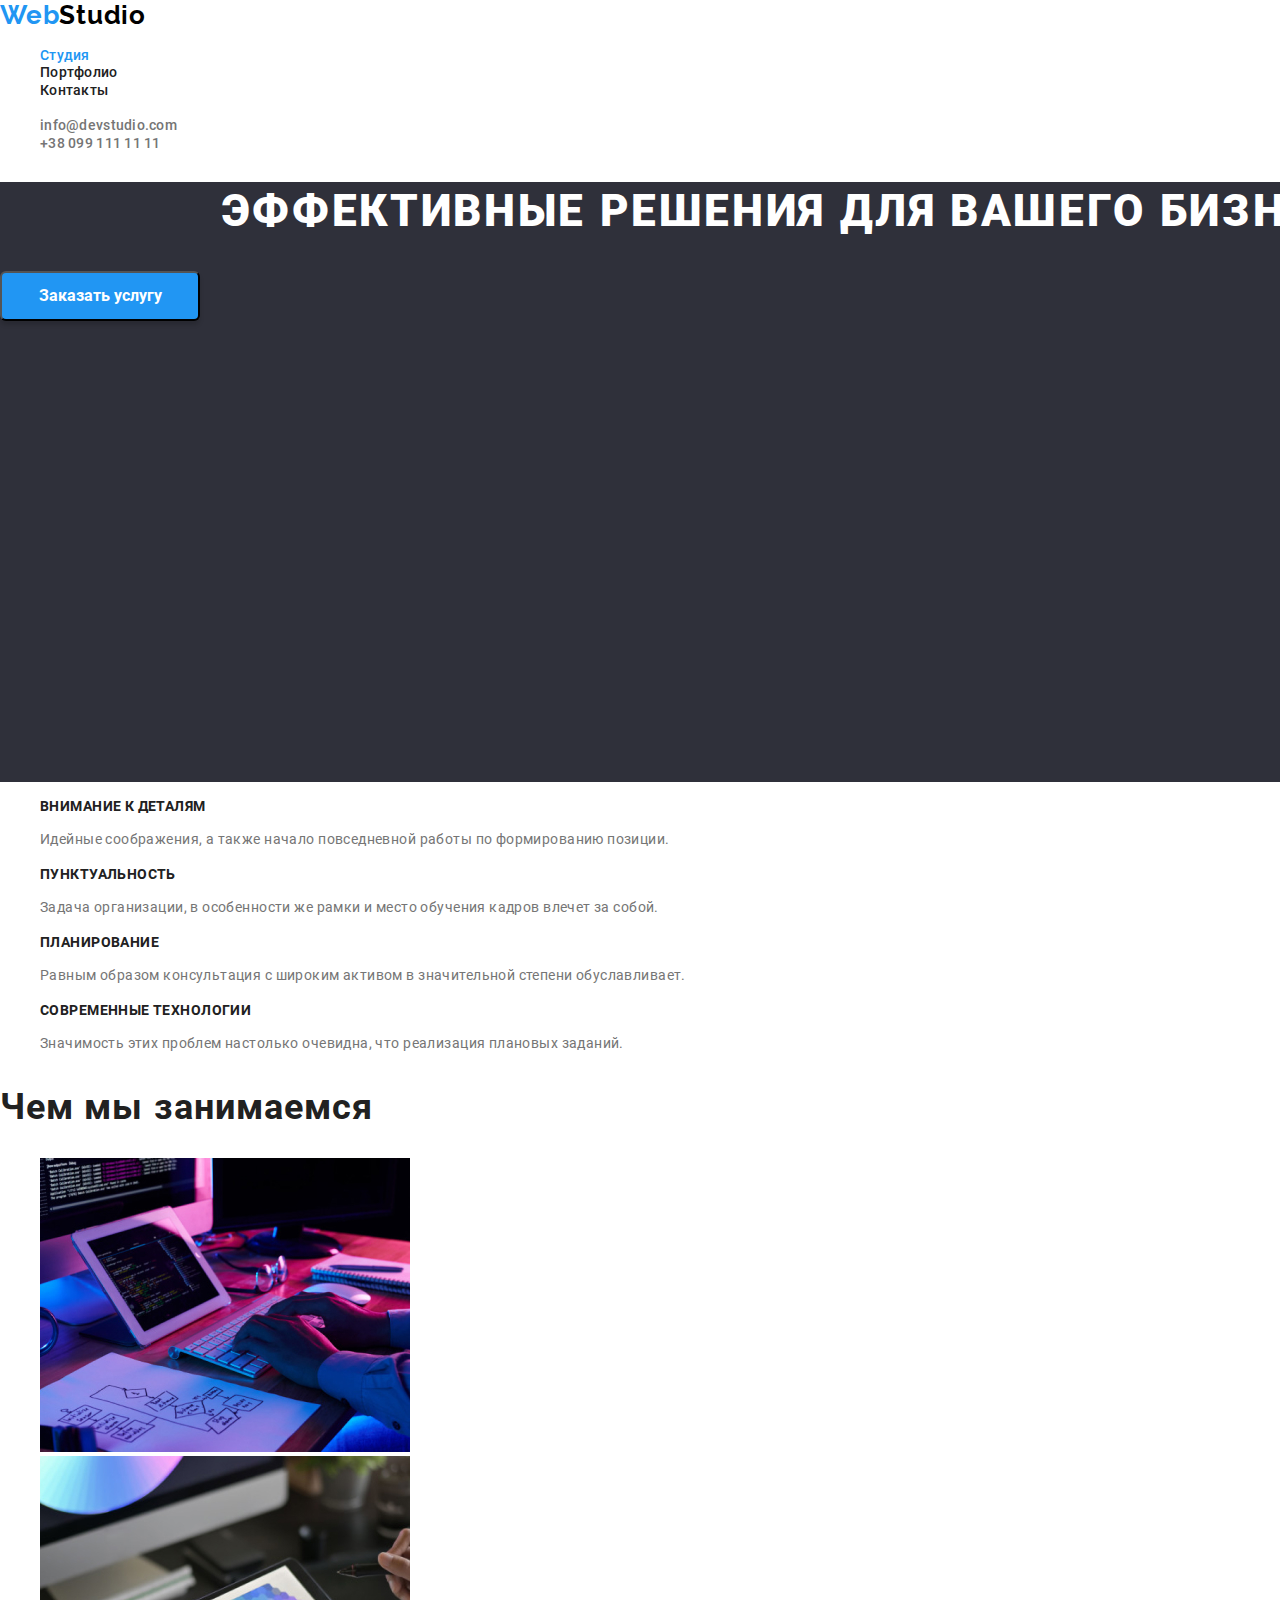
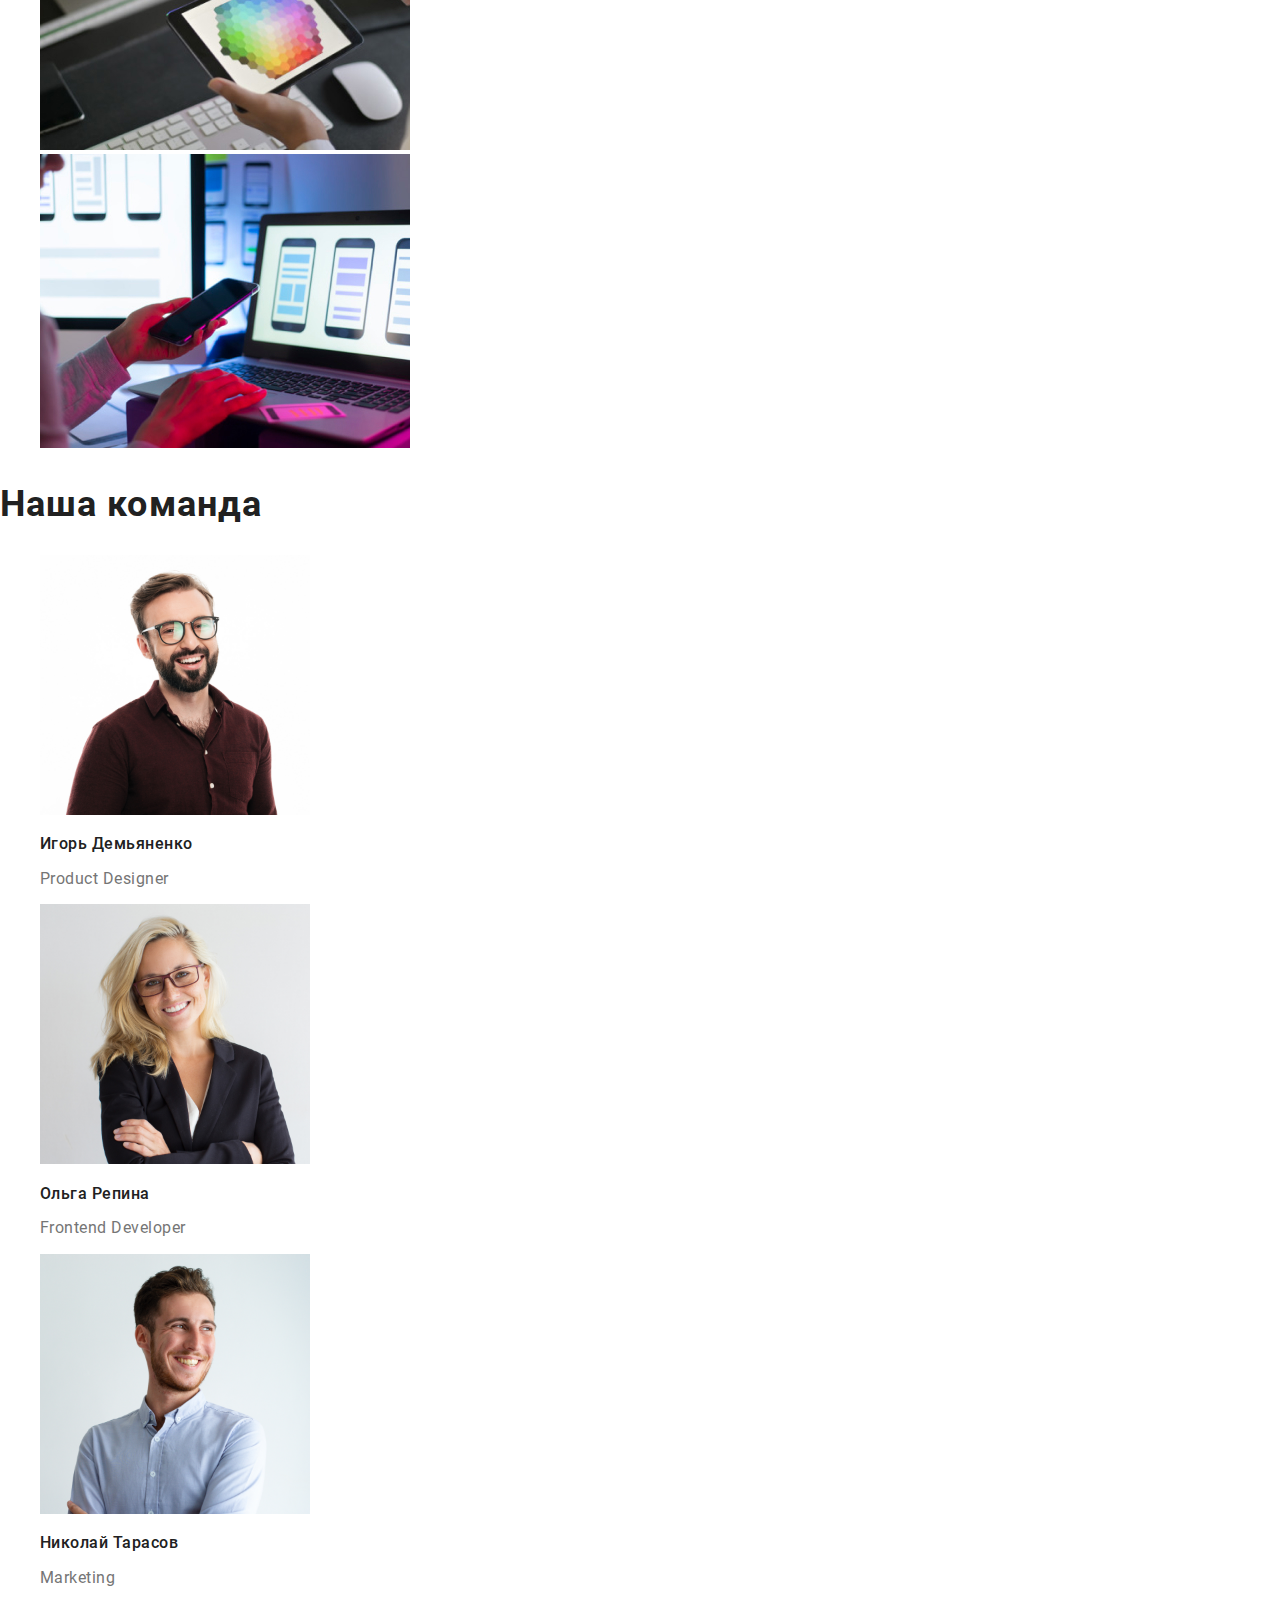
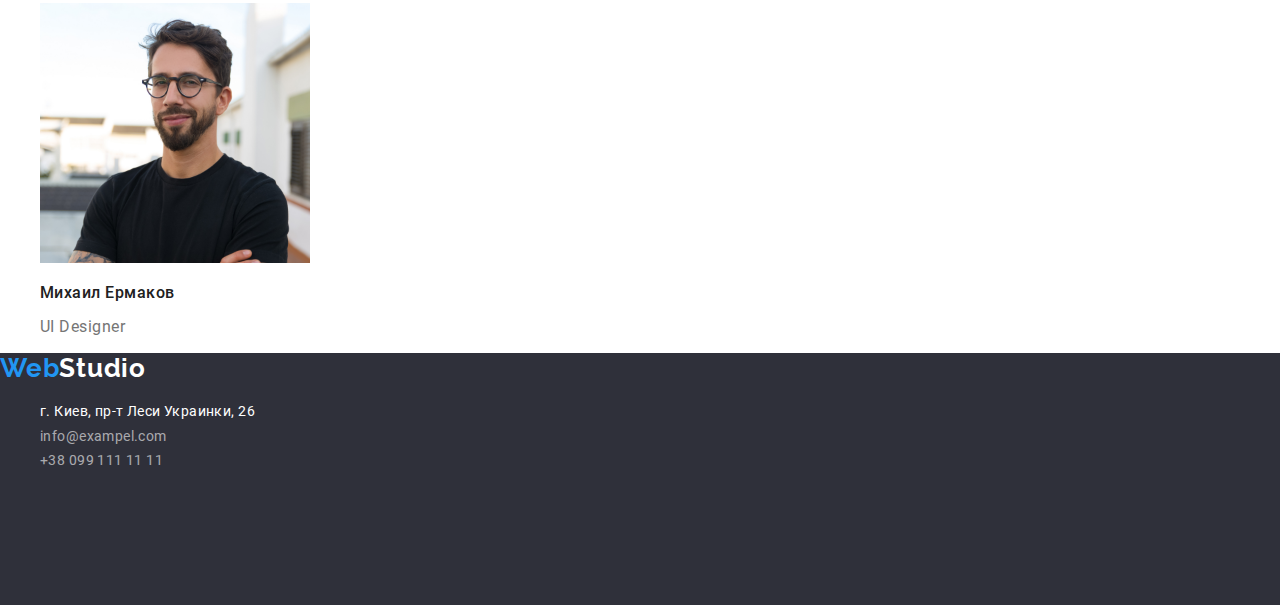
==== index.html @ 50eabce9 "DZ3" ====
<!DOCTYPE html>
<html lang="ru">
<head>
    <meta charset="UTF-8">
    <meta name="viewport" content="width=device-width, initial-scale=1.0">
    <title>Главная WebStudio</title>
    <link rel="stylesheet" href="https://cdnjs.cloudflare.com/ajax/libs/modern-normalize/1.0.0/modern-normalize.min.css">
    <link rel="stylesheet" href="./css/fonts.css">
    <link rel="stylesheet" href="./css/styles.css">
</head>

<body>
    <header>
        <nav>
            <!--LOGO -->
            <a href="./index.html">
                <span class="fonts-logo1">Web</span><span class="fonts-logo2">Studio</span>
            </a>
            <ul>
                <li class="navigation-list-link">
                    <a class="accent-color" href="./index.html">Студия</a>
                </li>
                <li>
                    <a  class="navigation-list-link" href="./portfolio.html">Портфолио</a>
                </li>
                <li>
                    <a class="navigation-list-link" href="#">Контакты</a>
                </li>
            </ul>
        </nav>
        <address>
            <ul>
                <li><a class="heder-mail" href="mailto:info@devstudio.com">info@devstudio.com</a>
                </li>
                <li><a class="header-tel" href="tel:+380991111111">+38 099 111 11 11</a>
                </li>
            </ul>
        </address>
    </header>  
    <main>
        <!--Hero-->
        <section class="hero-background">
        <div>
            <h1 class="hero-title" lang="ru">Эффективные решения для вашего бизнеса</h1>
            <button class="butoon-hero" type="button">Заказать услугу</button>
        </div>
        </section>
        <!-- FEATURE  -->
                <section>
                    <ul>
                    <li>
                       <h2 class="feauture-title-text">Внимание к деталям</h2>
                        <p class="feauture-text"><span>Идейные соображения, а также начало повседневной работы по формированию позиции.</span></p>
                    </li>
                    <li>
                        <h2 class="feauture-title-text"><span>Пунктуальность</span></h2>
                        <p class="feauture-text"><span>Задача организации, в особенности же рамки и место обучения кадров влечет за собой.</span></p>
                    </li>
                    <li>
                        <h2 class="feauture-title-text"><span>Планирование</span></h2>
                        <p class="feauture-text"><span>Равным образом консультация с широким активом в значительной степени обуславливает.</span></p>
                    </li>
                    <li>
                        <h2 class="feauture-title-text"><span>Современные технологии</span></h2>
                        <p class="feauture-text"><span>Значимость этих проблем настолько очевидна, что реализация плановых заданий.</span></p>
                    </li>
                    </ul>
                </section>
                    
        <!-- SERVICES -->
            <section>
                <h2 class="servse-title-text">Чем мы занимаемся</h2>
                <ul>
                    <li><img src=" ./image/img1.jpg" alt="человек работает на ноутбуке" width="370" height="294"></li>
                    <li><img src=" ./image/img2.jpg" alt="человек работает в телефоне и нооутбуке" width="370" height="294"></li>
                    <li><img src=" ./image/img3.jpg" alt="человек работает на плантшете" width="370" height="294"></li>    
                    </ul>
            </section>
       
<!-- OUR TEAM -->
<section>
    <h2 class="team-title-text">Наша команда</h2>
    <ul>
        <li>
            <img src="./image/img4.jpg"  alt="Мужчина в очках и бородой" width="270" height="260" />
            <h3  class="team-carrd-title-text" lang="ru">Игорь Демьяненко</h3>
            <p class="team-carrd-position"  lang="en">Product Designer</p>
        </li>
        <li>
            <img src="./image/img5.jpg" alt="Блондинка в очках" width="270" height="260"/>
            <h3 class="team-carrd-title-text" lang="ru">Ольга Репина</h3>
            <p  class="team-carrd-position" lang="en">Frontend Developer</p>
        </li>
        <li>
            <img src="./image/img6.jpg" alt="Мужчина в рубашке" width="270" height="260">
            <h3 class="team-carrd-title-text" lang="ru">Николай Тарасов</h3>
            <p  class="team-carrd-position" lang="en">Marketing</p>
        </li>
        <li>
            <img src="./image/img7.jpg" alt="Мужчина в очках и бородой узмыляется" width="270" height="260"/>
            <h3 class="team-carrd-title-text" lang="ru">Михаил Ермаков</h3>
            <p class="team-carrd-position" lang="en">UI Designer</p>
        </li>
    </ul>
</section>
    </main>

<!-- CONTACT INFORMATION -->
<footer>
<div class="footer-background">
    <!--LOGO -->
    <a href="./index.html">
        <span class="fonts-logo1">Web</span><span class="fonts-footer-logo2">Studio</span>
    </a>
    <address>
        <ul>
            <li>
                <a class="footer-map-address-mail-tel"  href="https://goo.gl/maps/fSdhoyAyDwtJdrEC6" target="_blank">г. Киев, пр-т Леси Украинки, 26</a>
            </li>
            <li>
                <a class="footer-mail-tel-address" href="mailto:info@exampel.com">info@exampel.com</a>
            </li>
            <li>
                <a class="footer-mail-tel-address" href="tel:+380991111111">+38 099 111 11 11</a>
            </li>
        </ul>
    </address>
</div>
</footer>
</body>

</html>
---- css/fonts.css ----
/* Ralewey */
@font-face {
  font-family: 'Raleway';
  src: url('../fonts/Raleway-Regular.woff2') format('woff2'),
    url('../fonts/Raleway-Regular.woff') format('woff');
  font-weight: 400;
  font-style: normal;
}

@font-face {
  font-family: 'Raleway';
  src: url('../fonts/Raleway-ExtraBold.woff2') format('woff2'),
    url('../fonts/Raleway-ExtraBold.woff') format('woff');
  font-weight: 800;
  font-style: normal;
}

@font-face {
  font-family: 'Raleway';
  src: url('../fonts/Raleway-Black.woff2') format('woff2'),
    url('../fonts/Raleway-Black.woff') format('woff');
  font-weight: 900;
  font-style: normal;
}

@font-face {
  font-family: 'Raleway';
  src: url('../fonts/Raleway-Medium.woff2') format('woff2'),
    url('../fonts/Raleway-Medium.woff') format('woff');
  font-weight: 500;
  font-style: normal;
}

@font-face {
  font-family: 'Raleway';
  src: url('../fonts/Raleway-ExtraLight.woff2') format('woff2'),
    url('../fonts/Raleway-ExtraLight.woff') format('woff');
  font-weight: 200;
  font-style: normal;
}

@font-face {
  font-family: 'Raleway';
  src: url('../fonts/Raleway-Thin.woff2') format('woff2'),
    url('../fonts/Raleway-Thin.woff') format('woff');
  font-weight: 100;
  font-style: normal;
}

@font-face {
  font-family: 'Raleway';
  src: url('../fonts/Raleway-SemiBold.woff2') format('woff2'),
    url('../fonts/Raleway-SemiBold.woff') format('woff');
  font-weight: 600;
  font-style: normal;
}

@font-face {
  font-family: 'Raleway';
  src: url('../fonts/Raleway-Bold.woff2') format('woff2'),
    url('../fonts/Raleway-Bold.woff') format('woff');
  font-weight: bold;
  font-style: normal;
}

/* Roboto */
@font-face {
  font-family: 'Roboto';
  src: url('../fonts/Roboto-Bold.woff2') format('woff2'),
    url('../fonts/Roboto-Bold.woff') format('woff');
  font-weight: bold;
  font-style: normal;
}

@font-face {
  font-family: 'Roboto';
  src: url('../fonts/Roboto-Regular.woff2') format('woff2'),
    url('../fonts/Roboto-Regular.woff') format('woff');
  font-weight: normal;
  font-style: normal;
}

@font-face {
  font-family: 'Roboto';
  src: url('../fonts/Roboto-Black.woff2') format('woff2'),
    url('../fonts/Roboto-Black.woff') format('woff');
  font-weight: 900;
  font-style: normal;
}

@font-face {
  font-family: 'Roboto';
  src: url('../fonts/Roboto-Thin.woff2') format('woff2'),
    url('../fonts/Roboto-Thin.woff') format('woff');
  font-weight: 100;
  font-style: normal;
}

@font-face {
  font-family: 'Roboto';
  src: url('../fonts/Roboto-Light.woff2') format('woff2'),
    url('../fonts/Roboto-Light.woff') format('woff');
  font-weight: 300;
  font-style: normal;
}

@font-face {
  font-family: 'Roboto';
  src: url('../fonts/Roboto-Medium.woff2') format('woff2'),
    url('../fonts/Roboto-Medium.woff') format('woff');
  font-weight: 500;
  font-style: normal;
}
---- css/styles.css ----
/* Color page 
background-base-nav-button-text :  #FFFFFF;
background-hero-footer : #2F303A;
background-service-feature : #FFFFFF;
background-team : #F5F4FA;
logo1-active-link-text-color:#2196f3;
feature-tel-text-color:#757575
feature-title-text-color: #212121
hero-text-color: #ffffff;


*/

/* base style */
:root {
  --feature-tel-text-color: #757575;
  --feature-title-text-color: #212121;
  --logo1-active-link-text-color: #2196f3;
  --background-hero-footer: #2f303a;
  --background-base-nav-button-text: #ffffff;
  --background-team: #f5f4fa;
  --logo2-color: #000000;
  --hero-text-color: #ffffff;
  --font-base: Raleway, sans-serif;
  --font-base2: Roboto, sans-serif;
}
a {
  text-decoration: none;
}
li {
  list-style: none;
  text-decoration: none;
  text-decoration-color: none;
  font-family: sans-serif;
}

/* navigation */
/* logo */
.fonts-logo1 {
  color: var(--logo1-active-link-text-color);
  font-family: var(--font-base);
  font-style: normal;
  font-weight: bold;
  font-size: 26px;
  line-height: 1.192;
  letter-spacing: 0.03em;
}
.fonts-logo2 {
  color: var(--logo2-color);
  font-family: var(--font-base);
  font-style: normal;
  font-weight: bold;
  font-size: 26px;
  line-height: 1.192;
  letter-spacing: 0.03em;
}

.navigation-list-link:hover,
.navigation-list-link:focus,
.heder-mail:hover,
.heder-mail:focus,
.header-tel:hover,
.header-tel:focus {
  color: var(--logo1-active-link-text-color);
}

.accent-color {
  color: var(--logo1-active-link-text-color);
}

.navigation-list-link {
  color: var(--feature-title-text-color);
  font-family: var(--font-base2);
  font-style: normal;
  font-weight: 500;
  font-size: 14px;
  line-height: 1.143;
  letter-spacing: 0.02em;
}

/* address */
.heder-mail {
  text-decoration: none;
  color: var(--feature-tel-text-color);
  font-family: var(--font-base2);
  font-style: normal;
  font-weight: 500;
  font-size: 14px;
  line-height: 1.143;
  letter-spacing: 0.02em;
}

.header-tel {
  color: var(--feature-tel-text-color);
  font-family: var(--font-base2);
  font-style: normal;
  font-weight: 500;
  font-size: 14px;
  line-height: 1.143;
  letter-spacing: 0.02em;
}

/* Hero */
.hero-title {
  color: var(--hero-text-color);
  font-family: var(--font-base2);
  font-style: normal;
  font-weight: 900;
  font-size: 44px;
  line-height: 1.363;
  text-align: center;
  letter-spacing: 0.06em;
  text-transform: uppercase;
}

/* .hero-title:hover,
.hero-title:focus {
 text-decoration: underline;
  } */

.hero-background {
  background-color: var(--background-hero-footer);
  width: 1600px;
  height: 600px;
}

.butoon-hero {
  color: var(--background-base-nav-button-text);
  font-family: var(--font-base2);
  font-style: normal;
  font-weight: bold;
  font-size: 16px;
  line-height: 1.875;
  width: 200px;
  height: 50px;
  background: #2196f3;
  box-shadow: 0px 4px 4px rgba(0, 0, 0, 0.15);
  border-radius: 6px;
}
/* .button-hero:hover,
.button-hero:focus {
  text-decoration: underline; 
  color: var(--logo1-active-link-text-color);
} */
/* feature */
.feauture-title-text {
  color: var(--feature-title-text-color);
  font-family: Roboto, sans-serif;
  font-style: normal;
  font-weight: bold;
  font-size: 14px;
  line-height: 1.143;
  letter-spacing: 0.03em;
  text-transform: uppercase;
}
/* .feauture-title-text:hover,
.feauture-title-text:focus{

} */

.feauture-text {
  color: var(--feature-tel-text-color);
  font-family: Roboto, sans-serif;
  font-style: normal;
  font-weight: normal;
  font-size: 14px;
  line-height: 1.714;
  letter-spacing: 0.03em;
}
/* .feauture-text:hover,
.feauture-text:focus{

} */

/* service */
.servse-title-text {
  color: var(--feature-title-text-color);
  font-family: Roboto, sans-serif;
  font-style: normal;
  font-weight: bold;
  font-size: 36px;
  line-height: 1.167;
  letter-spacing: 0.03em;
}
/* .servse-title-text:hover,
.servse-title-text:focus{
} */

/* our team */
.team-title-text {
  color: var(--feature-title-text-color);
  font-family: Roboto, sans-serif;
  font-style: normal;
  font-weight: 700;
  font-size: 36px;
  line-height: 1.172;
  letter-spacing: 0.03em;
}
/* .team-title-text:hover,
.team-title-text:focus{
} */

.team-carrd-title-text {
  color: var(--feature-title-text-color);
  font-family: Roboto, sans-serif;
  font-style: normal;
  font-weight: 500;
  font-size: 16px;
  line-height: 1.172x;
  letter-spacing: 0.03em;
}
/* .team-carrd-title-text:hover,
.team-carrd-title-text:focus{
} */

.team-carrd-position {
  color: var(--feature-tel-text-color);
  font-family: Roboto, sans-serif;
  font-style: normal;
  font-weight: 400;
  font-size: 16px;
  line-height: 1.172;
  letter-spacing: 0.03em;
}
/* .team-carrd-position:hover,
.team-carrd-position:focus{
} */
/* footer */
.footer-background {
  background-color: var(--background-hero-footer);
  width: 1600px;
  height: 252px;
}
/* logo */
.fonts-footer-logo2 {
  color: var(--background-base-nav-button-text);
  font-family: var(--font-base);
  font-style: normal;
  font-weight: bold;
  font-size: 26px;
  line-height: 1.192;
  letter-spacing: 0.03em;
}

/* footer address */
.footer-map-address-mail-tel {
  color: var(--background-base-nav-button-text);
  font-family: Roboto, sans-serif;
  font-style: normal;
  font-weight: normal;
  font-size: 14px;
  line-height: 1.714;
  letter-spacing: 0.03em;
}
.footer-mail-tel-address {
  color: rgba(255, 255, 255, 0.6);
  font-family: Roboto, sans-serif;
  font-style: normal;
  font-weight: normal;
  font-size: 14px;
  line-height: 24px;
  letter-spacing: 0.03em;
}

/* portfolio */
/* h1 text */
.title-page-text {
  position: absolute;
  width: 1px;
  height: 1px;
  margin: -1px;
  border: 0;
  padding: 0;
  white-space: nowrap;
  clip-path: inset(100%);
  clip: rect(0 0 0 0);
  overflow: hidden;
}

.butoon-menu button {
  color: var(--feature-title-text-color);
  font-family: var(--font-base2);
  font-style: normal;
  font-weight: 500;
  font-size: 16px;
  line-height: 1.625;
  text-align: center;
  letter-spacing: 0.03em;
  background: #f5f4fa;
  border-radius: 4px;
}

.butoon-menu button:hover,
.butoon-menu button:focus {
  color: var(--background-base-nav-button-text);
  background-color: var(--logo1-active-link-text-color);
}

.portfolio-title {
  color: var(--feature-title-text-color);
  font-family: var(--font-base2);
  font-style: normal;
  font-weight: bold;
  font-size: 18px;
  line-height: 2;
  letter-spacing: 0.06em;
}

.portfolio-p {
  color: var(--feature-tel-text-color);
  font-family: var(--font-base2);
  font-weight: 500;
  font-size: 16px;
  line-height: 1.62;
  letter-spacing: 0.03em;
}
.portfolio-title:hover,
.portfolio-title:focus,
.portfolio-p:hover,
.portfolio-p:focus {
  color: var(--logo1-active-link-text-color);
}
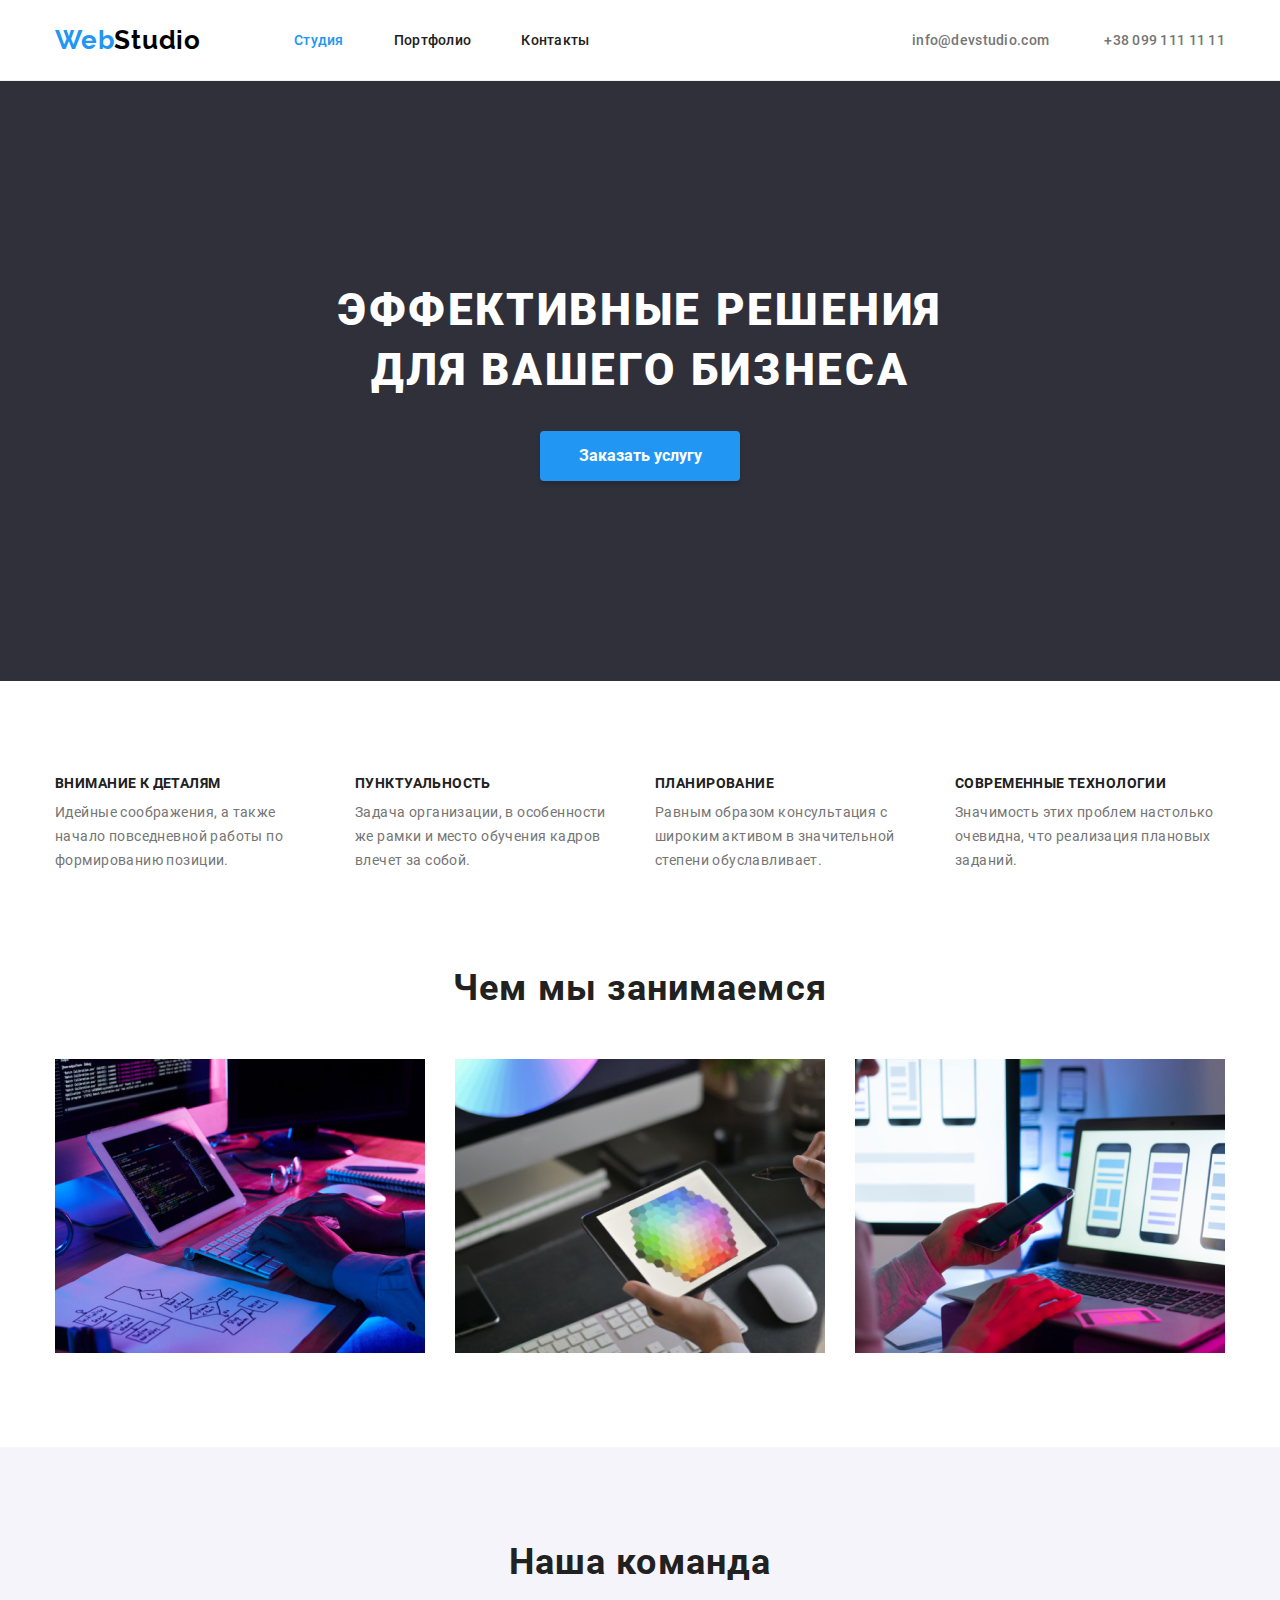
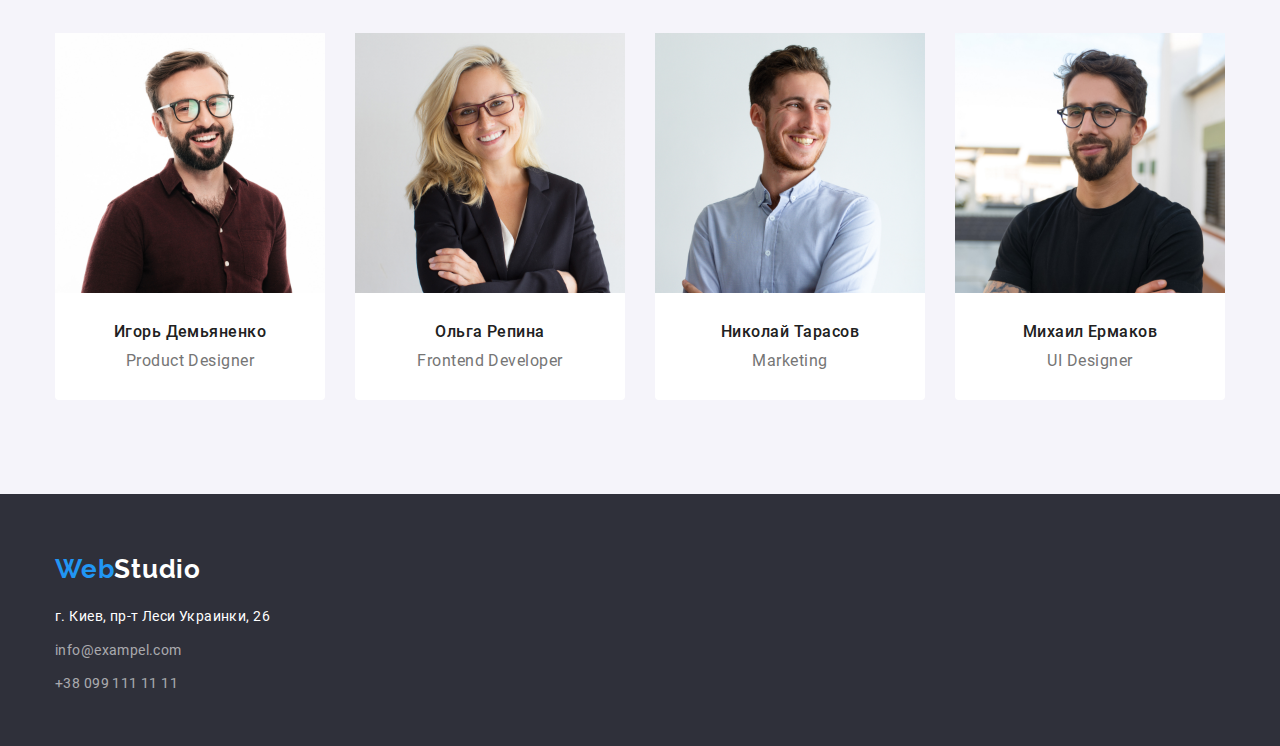
==== commit 812f291d: "DZ4.1" ====
--- a/index.html
+++ b/index.html
@@ -10,104 +10,109 @@
 </head>
 
 <body>
-    <header>
-        <nav>
-            <!--LOGO -->
-            <a href="./index.html">
-                <span class="fonts-logo1">Web</span><span class="fonts-logo2">Studio</span>
-            </a>
-            <ul>
-                <li class="navigation-list-link">
-                    <a class="accent-color" href="./index.html">Студия</a>
-                </li>
-                <li>
-                    <a  class="navigation-list-link" href="./portfolio.html">Портфолио</a>
-                </li>
-                <li>
-                    <a class="navigation-list-link" href="#">Контакты</a>
-                </li>
-            </ul>
-        </nav>
-        <address>
-            <ul>
-                <li><a class="heder-mail" href="mailto:info@devstudio.com">info@devstudio.com</a>
-                </li>
-                <li><a class="header-tel" href="tel:+380991111111">+38 099 111 11 11</a>
-                </li>
-            </ul>
-        </address>
+    <header class="header">
+        <div class="container">
+            <nav class="navigation">
+                <!--LOGO -->
+                <a class="logo" href="./index.html">
+                    <span class="fonts-logo1">Web</span><span class="fonts-logo2">Studio</span>
+                </a>
+                <ul class="navigation-list">
+                    <li class="navigation-list-item">
+                        <a class="navigation-list-accent-color" href="./index.html">Студия</a>
+                    </li>
+                    <li class="navigation-list-item">
+                        <a class="navigation-list-link" href="./portfolio.html">Портфолио</a>
+                    </li>
+                    <li class="navigation-list-item">
+                        <a class="navigation-list-link" href="#">Контакты</a>
+                    </li>
+                </ul>
+            </nav>
+            <address class="header-address">
+                <a class="heder-mail" href="mailto:info@devstudio.com">info@devstudio.com</a>
+                <a class="header-tel" href="tel:+380991111111">+38 099 111 11 11</a> 
+            </address>
+        </div>
+                
     </header>  
     <main>
         <!--Hero-->
-        <section class="hero-background">
-        <div>
+        <section class="hero">
+        <div class="container">
             <h1 class="hero-title" lang="ru">Эффективные решения для вашего бизнеса</h1>
             <button class="butoon-hero" type="button">Заказать услугу</button>
         </div>
         </section>
         <!-- FEATURE  -->
-                <section>
-                    <ul>
-                    <li>
-                       <h2 class="feauture-title-text">Внимание к деталям</h2>
-                        <p class="feauture-text"><span>Идейные соображения, а также начало повседневной работы по формированию позиции.</span></p>
-                    </li>
-                    <li>
-                        <h2 class="feauture-title-text"><span>Пунктуальность</span></h2>
-                        <p class="feauture-text"><span>Задача организации, в особенности же рамки и место обучения кадров влечет за собой.</span></p>
-                    </li>
-                    <li>
-                        <h2 class="feauture-title-text"><span>Планирование</span></h2>
-                        <p class="feauture-text"><span>Равным образом консультация с широким активом в значительной степени обуславливает.</span></p>
-                    </li>
-                    <li>
-                        <h2 class="feauture-title-text"><span>Современные технологии</span></h2>
-                        <p class="feauture-text"><span>Значимость этих проблем настолько очевидна, что реализация плановых заданий.</span></p>
-                    </li>
-                    </ul>
+                <section class="feature">
+                    <div class="container">
+                        <ul class="feature-list">
+                            <li class="features-list-item">
+                                <h2 class="feauture-title-text">Внимание к деталям</h2>
+                                <p class="feauture-text"><span>Идейные соображения, а также начало повседневной работы по формированию позиции.</span></p>
+                            </li>
+                            <li class="features-list-item">
+                                <h2 class="feauture-title-text"><span>Пунктуальность</span></h2>
+                                <p class="feauture-text"><span>Задача организации, в особенности же рамки и место обучения кадров влечет за собой.</span></p>
+                            </li>
+                            <li class="features-list-item">
+                                <h2 class="feauture-title-text"><span>Планирование</span></h2>
+                                <p class="feauture-text"><span>Равным образом консультация с широким активом в значительной степени обуславливает.</span></p>
+                            </li>
+                            <li class="features-list-item">
+                                <h2 class="feauture-title-text"><span>Современные технологии</span></h2>
+                                <p class="feauture-text"><span>Значимость этих проблем настолько очевидна, что реализация плановых заданий.</span></p>
+                            </li>
+                        </ul>
+                    </div>
                 </section>
                     
         <!-- SERVICES -->
-            <section>
-                <h2 class="servse-title-text">Чем мы занимаемся</h2>
-                <ul>
-                    <li><img src=" ./image/img1.jpg" alt="человек работает на ноутбуке" width="370" height="294"></li>
-                    <li><img src=" ./image/img2.jpg" alt="человек работает в телефоне и нооутбуке" width="370" height="294"></li>
-                    <li><img src=" ./image/img3.jpg" alt="человек работает на плантшете" width="370" height="294"></li>    
-                    </ul>
+            <section class="service">
+                <div class="container">
+                    <h2 class="servse-title-text">Чем мы занимаемся</h2>
+                        <ul class="service-list">
+                            <li><img src=" ./image/img1.jpg" alt="человек работает на ноутбуке" width="370" height="294"></li>
+                            <li><img src=" ./image/img2.jpg" alt="человек работает в телефоне и нооутбуке" width="370" height="294"></li>
+                            <li><img src=" ./image/img3.jpg" alt="человек работает на плантшете" width="370" height="294"></li>    
+                        </ul>
+                </div>
             </section>
        
 <!-- OUR TEAM -->
-<section>
-    <h2 class="team-title-text">Наша команда</h2>
-    <ul>
-        <li>
-            <img src="./image/img4.jpg"  alt="Мужчина в очках и бородой" width="270" height="260" />
-            <h3  class="team-carrd-title-text" lang="ru">Игорь Демьяненко</h3>
-            <p class="team-carrd-position"  lang="en">Product Designer</p>
-        </li>
-        <li>
-            <img src="./image/img5.jpg" alt="Блондинка в очках" width="270" height="260"/>
-            <h3 class="team-carrd-title-text" lang="ru">Ольга Репина</h3>
-            <p  class="team-carrd-position" lang="en">Frontend Developer</p>
-        </li>
-        <li>
-            <img src="./image/img6.jpg" alt="Мужчина в рубашке" width="270" height="260">
-            <h3 class="team-carrd-title-text" lang="ru">Николай Тарасов</h3>
-            <p  class="team-carrd-position" lang="en">Marketing</p>
-        </li>
-        <li>
-            <img src="./image/img7.jpg" alt="Мужчина в очках и бородой узмыляется" width="270" height="260"/>
-            <h3 class="team-carrd-title-text" lang="ru">Михаил Ермаков</h3>
-            <p class="team-carrd-position" lang="en">UI Designer</p>
-        </li>
-    </ul>
+<section class="team">
+    <div class="container">
+        <h2 class="team-title-text">Наша команда</h2>
+            <ul class="team-list">
+                <li class="team-list-item">
+                    <img src="./image/img4.jpg"  alt="Мужчина в очках и бородой" width="270" height="260" />
+                    <h3  class="team-carrd-title-text" lang="ru">Игорь Демьяненко</h3>
+                    <p class="team-carrd-position"  lang="en">Product Designer</p>
+                </li>
+                <li class="team-list-item">
+                    <img src="./image/img5.jpg" alt="Блондинка в очках" width="270" height="260"/>
+                    <h3 class="team-carrd-title-text" lang="ru">Ольга Репина</h3>
+                    <p  class="team-carrd-position" lang="en">Frontend Developer</p>
+                </li>
+                <li class="team-list-item">
+                    <img src="./image/img6.jpg" alt="Мужчина в рубашке" width="270" height="260">
+                    <h3 class="team-carrd-title-text" lang="ru">Николай Тарасов</h3>
+                    <p  class="team-carrd-position" lang="en">Marketing</p>
+                </li>
+                <li class="team-list-item">
+                    <img src="./image/img7.jpg" alt="Мужчина в очках и бородой узмыляется" width="270" height="260"/>
+                    <h3 class="team-carrd-title-text" lang="ru">Михаил Ермаков</h3>
+                    <p class="team-carrd-position" lang="en">UI Designer</p>
+                </li>
+            </ul>
+    </div>
 </section>
     </main>
 
 <!-- CONTACT INFORMATION -->
-<footer>
-<div class="footer-background">
+<footer class="footer">
+<div class="container">
     <!--LOGO -->
     <a href="./index.html">
         <span class="fonts-logo1">Web</span><span class="fonts-footer-logo2">Studio</span>
--- a/css/styles.css
+++ b/css/styles.css
@@ -23,6 +23,7 @@
   --hero-text-color: #ffffff;
   --font-base: Raleway, sans-serif;
   --font-base2: Roboto, sans-serif;
+  --border-color1: #eeeeee;
 }
 a {
   text-decoration: none;
@@ -33,9 +34,47 @@
   text-decoration-color: none;
   font-family: sans-serif;
 }
-
+ul {
+  padding: 0;
+  margin: 0;
+}
+h1,
+h2,
+h3,
+h4,
+h5,
+h6,
+p {
+  margin: 0;
+}
+img {
+  display: block;
+}
+.container {
+  width: 1200px;
+  margin: 0 auto;
+  padding: 0 15px;
+}
+
+/* header */
+
+.header {
+  background-color: var(--background-base-nav-button-text);
+  border-bottom: 1px solid var(--border-color1);
+}
+.header .container {
+  display: flex;
+  align-items: center;
+}
 /* navigation */
+.navigation {
+  display: flex;
+  align-items: center;
+}
 /* logo */
+.logo {
+  margin-right: 93px;
+}
 .fonts-logo1 {
   color: var(--logo1-active-link-text-color);
   font-family: var(--font-base);
@@ -53,6 +92,37 @@
   font-size: 26px;
   line-height: 1.192;
   letter-spacing: 0.03em;
+}
+.navigation-list-accent-color {
+  color: var(--logo1-active-link-text-color);
+  font-family: var(--font-base2);
+  font-style: normal;
+  font-weight: 500;
+  font-size: 14px;
+  line-height: 1.143;
+  letter-spacing: 0.02em;
+}
+.accent-color {
+  color: var(--logo1-active-link-text-color);
+}
+.navigation-list-item + .navigation-list-item,
+.heder-mail + .header-tel {
+  margin-left: 50px;
+}
+.navigation-list {
+  display: flex;
+}
+.navigation-list-link,
+.header-address {
+  margin-left: auto;
+}
+.navigation-list-link,
+.navigation-list-accent-color,
+.heder-mail,
+.header-tel {
+  display: inline-block;
+  padding-top: 32px;
+  padding-bottom: 32px;
 }
 
 .navigation-list-link:hover,
@@ -101,6 +171,16 @@
 }
 
 /* Hero */
+.hero {
+  padding-top: 200px;
+  padding-bottom: 200px;
+  min-height: 600px;
+
+  height: 600px;
+  margin: auto;
+  text-align: center;
+  background-color: var(--background-hero-footer);
+}
 .hero-title {
   color: var(--hero-text-color);
   font-family: var(--font-base2);
@@ -111,6 +191,12 @@
   text-align: center;
   letter-spacing: 0.06em;
   text-transform: uppercase;
+
+  width: 696px;
+  margin-top: 0;
+  margin-right: auto;
+  margin-bottom: 30px;
+  margin-left: auto;
 }
 
 /* .hero-title:hover,
@@ -118,11 +204,11 @@
  text-decoration: underline;
   } */
 
-.hero-background {
+/* .hero-background {
   background-color: var(--background-hero-footer);
   width: 1600px;
   height: 600px;
-}
+} */
 
 .butoon-hero {
   color: var(--background-base-nav-button-text);
@@ -135,7 +221,14 @@
   height: 50px;
   background: #2196f3;
   box-shadow: 0px 4px 4px rgba(0, 0, 0, 0.15);
-  border-radius: 6px;
+  border-radius: 4px;
+
+  min-width: 200px;
+  min-height: 50px;
+  padding: 10px 32px;
+  border: none;
+  outline: none;
+  cursor: pointer;
 }
 /* .button-hero:hover,
 .button-hero:focus {
@@ -143,6 +236,19 @@
   color: var(--logo1-active-link-text-color);
 } */
 /* feature */
+.feature {
+  padding-top: 94px;
+  padding-bottom: 94px;
+}
+.feature-list {
+  display: flex;
+}
+.features-list-item {
+  width: 270px;
+}
+.features-list-item + .features-list-item {
+  margin-left: 30px;
+}
 .feauture-title-text {
   color: var(--feature-title-text-color);
   font-family: Roboto, sans-serif;
@@ -152,6 +258,9 @@
   line-height: 1.143;
   letter-spacing: 0.03em;
   text-transform: uppercase;
+
+  margin-top: 0;
+  margin-bottom: 10px;
 }
 /* .feauture-title-text:hover,
 .feauture-title-text:focus{
@@ -166,6 +275,8 @@
   font-size: 14px;
   line-height: 1.714;
   letter-spacing: 0.03em;
+
+  margin: 0;
 }
 /* .feauture-text:hover,
 .feauture-text:focus{
@@ -173,7 +284,16 @@
 } */
 
 /* service */
-.servse-title-text {
+.service {
+  padding-bottom: 94px;
+}
+.service-list {
+  display: flex;
+  justify-content: space-between;
+}
+
+.servse-title-text,
+.team-title-text {
   color: var(--feature-title-text-color);
   font-family: Roboto, sans-serif;
   font-style: normal;
@@ -181,12 +301,31 @@
   font-size: 36px;
   line-height: 1.167;
   letter-spacing: 0.03em;
+
+  margin-top: 0;
+  margin-bottom: 50px;
+  text-align: center;
 }
 /* .servse-title-text:hover,
 .servse-title-text:focus{
 } */
 
 /* our team */
+.team {
+  padding-top: 94px;
+  padding-bottom: 94px;
+  background-color: var(--background-team);
+}
+.team-list {
+  display: flex;
+  justify-content: space-between;
+}
+.team-list-item {
+  border-bottom-left-radius: 4px;
+  border-bottom-right-radius: 4px;
+
+  background-color: var(--background-base-nav-button-text);
+}
 .team-title-text {
   color: var(--feature-title-text-color);
   font-family: Roboto, sans-serif;
@@ -208,6 +347,10 @@
   font-size: 16px;
   line-height: 1.172x;
   letter-spacing: 0.03em;
+  text-align: center;
+
+  margin-top: 30px;
+  margin-bottom: 10px;
 }
 /* .team-carrd-title-text:hover,
 .team-carrd-title-text:focus{
@@ -221,16 +364,24 @@
   font-size: 16px;
   line-height: 1.172;
   letter-spacing: 0.03em;
+  text-align: center;
+
+  margin-top: 0;
+  margin-bottom: 30px;
 }
 /* .team-carrd-position:hover,
 .team-carrd-position:focus{
 } */
+
 /* footer */
-.footer-background {
+
+.footer {
+  padding-top: 60px;
+  padding-bottom: 60px;
+  height: 252px;
   background-color: var(--background-hero-footer);
-  width: 1600px;
-  height: 252px;
-}
+}
+
 /* logo */
 .fonts-footer-logo2 {
   color: var(--background-base-nav-button-text);
@@ -240,6 +391,9 @@
   font-size: 26px;
   line-height: 1.192;
   letter-spacing: 0.03em;
+
+  display: inline-block;
+  margin-bottom: 20px;
 }
 
 /* footer address */
@@ -251,6 +405,8 @@
   font-size: 14px;
   line-height: 1.714;
   letter-spacing: 0.03em;
+
+  margin: 0;
 }
 .footer-mail-tel-address {
   color: rgba(255, 255, 255, 0.6);
@@ -260,9 +416,16 @@
   font-size: 14px;
   line-height: 24px;
   letter-spacing: 0.03em;
+
+  display: inline-block;
+  margin-top: 9px;
 }
 
 /* portfolio */
+.portfolio {
+  padding-top: 94px;
+  padding-bottom: 94px;
+}
 /* h1 text */
 .title-page-text {
   position: absolute;
@@ -277,8 +440,43 @@
   overflow: hidden;
 }
 
-.butoon-menu button {
-  color: var(--feature-title-text-color);
+.button-menu {
+  display: flex;
+  justify-content: center;
+  margin-bottom: 34px;
+}
+.button-menu-item {
+  border: none;
+  margin-left: 8px;
+}
+
+.menu-button {
+  font-family: var(--font-base2);
+  font-style: normal;
+  font-weight: 500;
+  font-size: 16px;
+  line-height: 1.62;
+  text-align: center;
+  letter-spacing: 0.03em;
+  color: var(--background-base-nav-button-text) back;
+  border: none;
+  border-radius: 4px;
+  outline: none;
+  cursor: pointer;
+
+  padding-top: 6px;
+  padding-right: 22px;
+  padding-bottom: 6px;
+  padding-left: 22px;
+}
+/* .menu-button.accent-color, */
+.menu-button:hover,
+.menu-button :focus {
+  color: var(--background-base-nav-button-text);
+  background-color: var(--logo1-active-link-text-color);
+}
+
+/* color: var(--feature-title-text-color);
   font-family: var(--font-base2);
   font-style: normal;
   font-weight: 500;
@@ -287,15 +485,23 @@
   text-align: center;
   letter-spacing: 0.03em;
   background: #f5f4fa;
-  border-radius: 4px;
-}
-
-.butoon-menu button:hover,
-.butoon-menu button:focus {
-  color: var(--background-base-nav-button-text);
-  background-color: var(--logo1-active-link-text-color);
-}
-
+  border-radius: 4px; */
+
+/* portfolio card */
+.card {
+  display: flex;
+  flex-wrap: wrap;
+}
+.card-item {
+  width: calc((100% - 2 * 30px) / 3);
+  margin-right: 30px;
+}
+.card-item:nth-child(3n) {
+  margin-right: 0;
+}
+.card-item:not(:nth-last-child(-n + 3)) {
+  margin-bottom: 30px;
+}
 .portfolio-title {
   color: var(--feature-title-text-color);
   font-family: var(--font-base2);
@@ -304,6 +510,8 @@
   font-size: 18px;
   line-height: 2;
   letter-spacing: 0.06em;
+
+  margin-bottom: 4px;
 }
 
 .portfolio-p {
@@ -320,3 +528,16 @@
 .portfolio-p:focus {
   color: var(--logo1-active-link-text-color);
 }
+.card-link {
+  display: block;
+}
+.card-title-container {
+  width: 321px;
+  padding-top: 20px;
+  padding-right: 24px;
+  padding-bottom: 20px;
+  padding-left: 24px;
+  border-left: 1px solid var(--border-color1);
+  border-right: 1px solid var(--border-color1);
+  border-bottom: 1px solid var(--border-color1);
+}
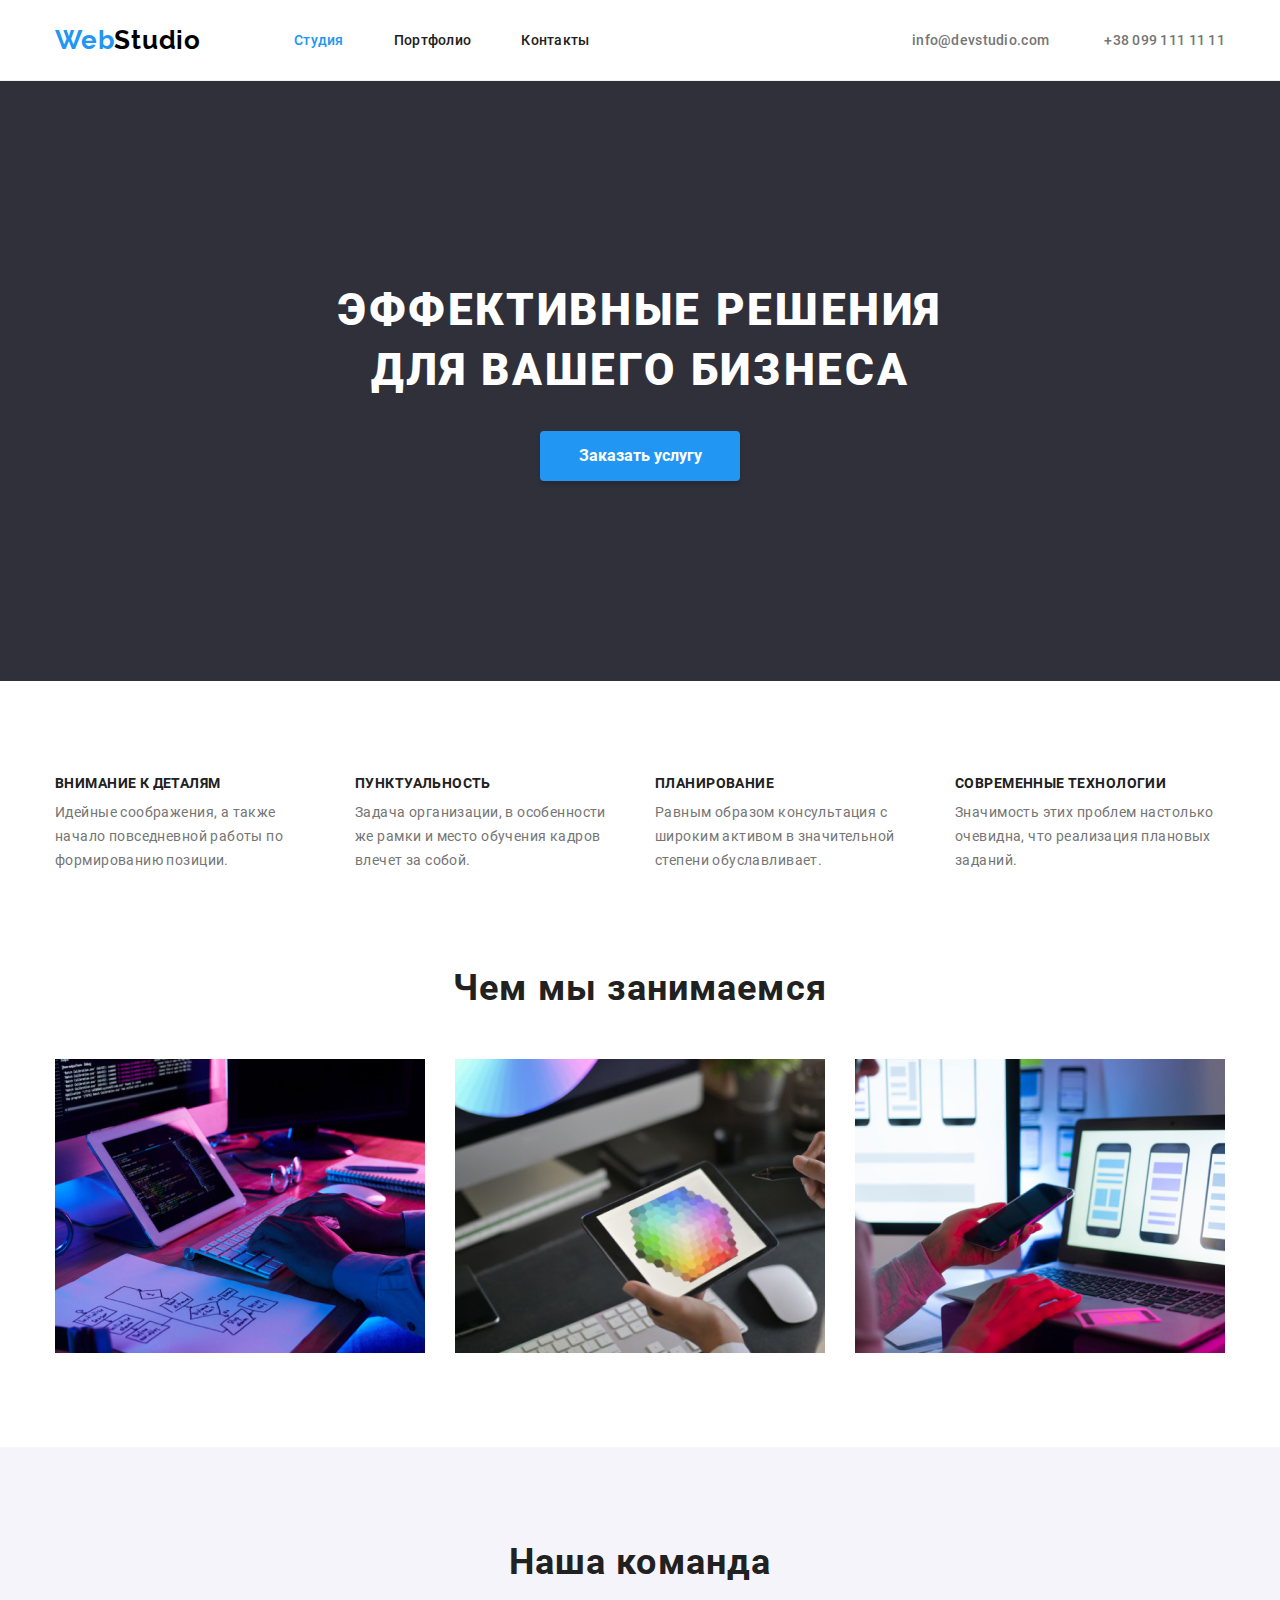
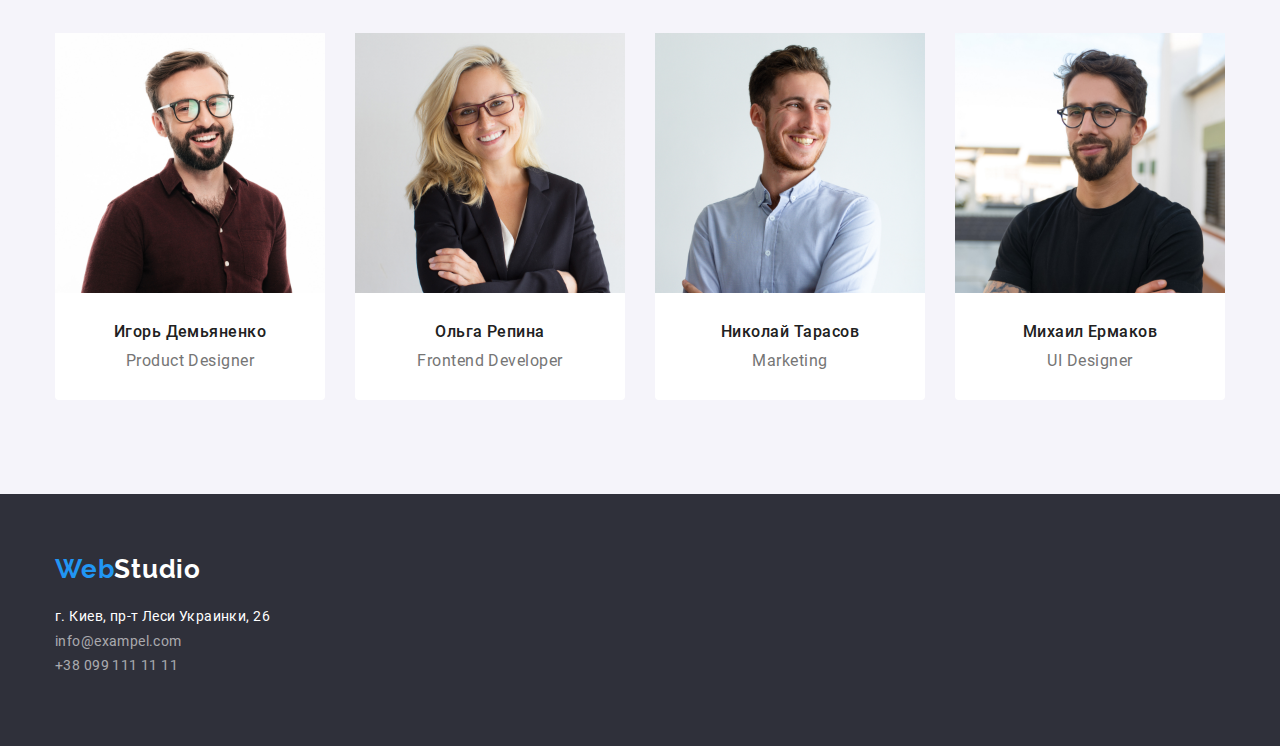
==== commit 017a282f: "DZ3" ====
--- a/index.html
+++ b/index.html
@@ -47,21 +47,22 @@
         <!-- FEATURE  -->
                 <section class="feature">
                     <div class="container">
+                        <h2 class="visually-hidden">Особенности</h2>
                         <ul class="feature-list">
                             <li class="features-list-item">
-                                <h2 class="feauture-title-text">Внимание к деталям</h2>
+                                <h3 class="feauture-title-text">Внимание к деталям</h3>
                                 <p class="feauture-text"><span>Идейные соображения, а также начало повседневной работы по формированию позиции.</span></p>
                             </li>
                             <li class="features-list-item">
-                                <h2 class="feauture-title-text"><span>Пунктуальность</span></h2>
+                                <h3 class="feauture-title-text"><span>Пунктуальность</span></h3>
                                 <p class="feauture-text"><span>Задача организации, в особенности же рамки и место обучения кадров влечет за собой.</span></p>
                             </li>
                             <li class="features-list-item">
-                                <h2 class="feauture-title-text"><span>Планирование</span></h2>
+                                <h3 class="feauture-title-text"><span>Планирование</span></h3>
                                 <p class="feauture-text"><span>Равным образом консультация с широким активом в значительной степени обуславливает.</span></p>
                             </li>
                             <li class="features-list-item">
-                                <h2 class="feauture-title-text"><span>Современные технологии</span></h2>
+                                <h3 class="feauture-title-text"><span>Современные технологии</span></h3>
                                 <p class="feauture-text"><span>Значимость этих проблем настолько очевидна, что реализация плановых заданий.</span></p>
                             </li>
                         </ul>
@@ -119,13 +120,13 @@
     </a>
     <address>
         <ul>
-            <li>
+            <li class=".footer-address-list">
                 <a class="footer-map-address-mail-tel"  href="https://goo.gl/maps/fSdhoyAyDwtJdrEC6" target="_blank">г. Киев, пр-т Леси Украинки, 26</a>
             </li>
-            <li>
+            <li class=".footer-address-list">
                 <a class="footer-mail-tel-address" href="mailto:info@exampel.com">info@exampel.com</a>
             </li>
-            <li>
+            <li class=".footer-address-list">
                 <a class="footer-mail-tel-address" href="tel:+380991111111">+38 099 111 11 11</a>
             </li>
         </ul>
--- a/css/styles.css
+++ b/css/styles.css
@@ -25,6 +25,19 @@
   --font-base2: Roboto, sans-serif;
   --border-color1: #eeeeee;
 }
+
+.visually-hidden {
+  position: absolute;
+  width: 1px;
+  height: 1px;
+  margin: -1px;
+  border: 0;
+  padding: 0;
+  white-space: nowrap;
+  clip-path: inset(100%);
+  clip: rect(0 0 0 0);
+  overflow: hidden;
+}
 a {
   text-decoration: none;
 }
@@ -51,6 +64,7 @@
   display: block;
 }
 .container {
+  box-sizing: border-box;
   width: 1200px;
   margin: 0 auto;
   padding: 0 15px;
@@ -396,7 +410,7 @@
   margin-bottom: 20px;
 }
 
-/* footer address */
+/* footer-address */
 .footer-map-address-mail-tel {
   color: var(--background-base-nav-button-text);
   font-family: Roboto, sans-serif;
@@ -408,6 +422,10 @@
 
   margin: 0;
 }
+.footer-address-list {
+  display: inline-block;
+  margin-top: 9px;
+}
 .footer-mail-tel-address {
   color: rgba(255, 255, 255, 0.6);
   font-family: Roboto, sans-serif;
@@ -416,9 +434,6 @@
   font-size: 14px;
   line-height: 24px;
   letter-spacing: 0.03em;
-
-  display: inline-block;
-  margin-top: 9px;
 }
 
 /* portfolio */
@@ -532,7 +547,7 @@
   display: block;
 }
 .card-title-container {
-  width: 321px;
+  width: 370px;
   padding-top: 20px;
   padding-right: 24px;
   padding-bottom: 20px;
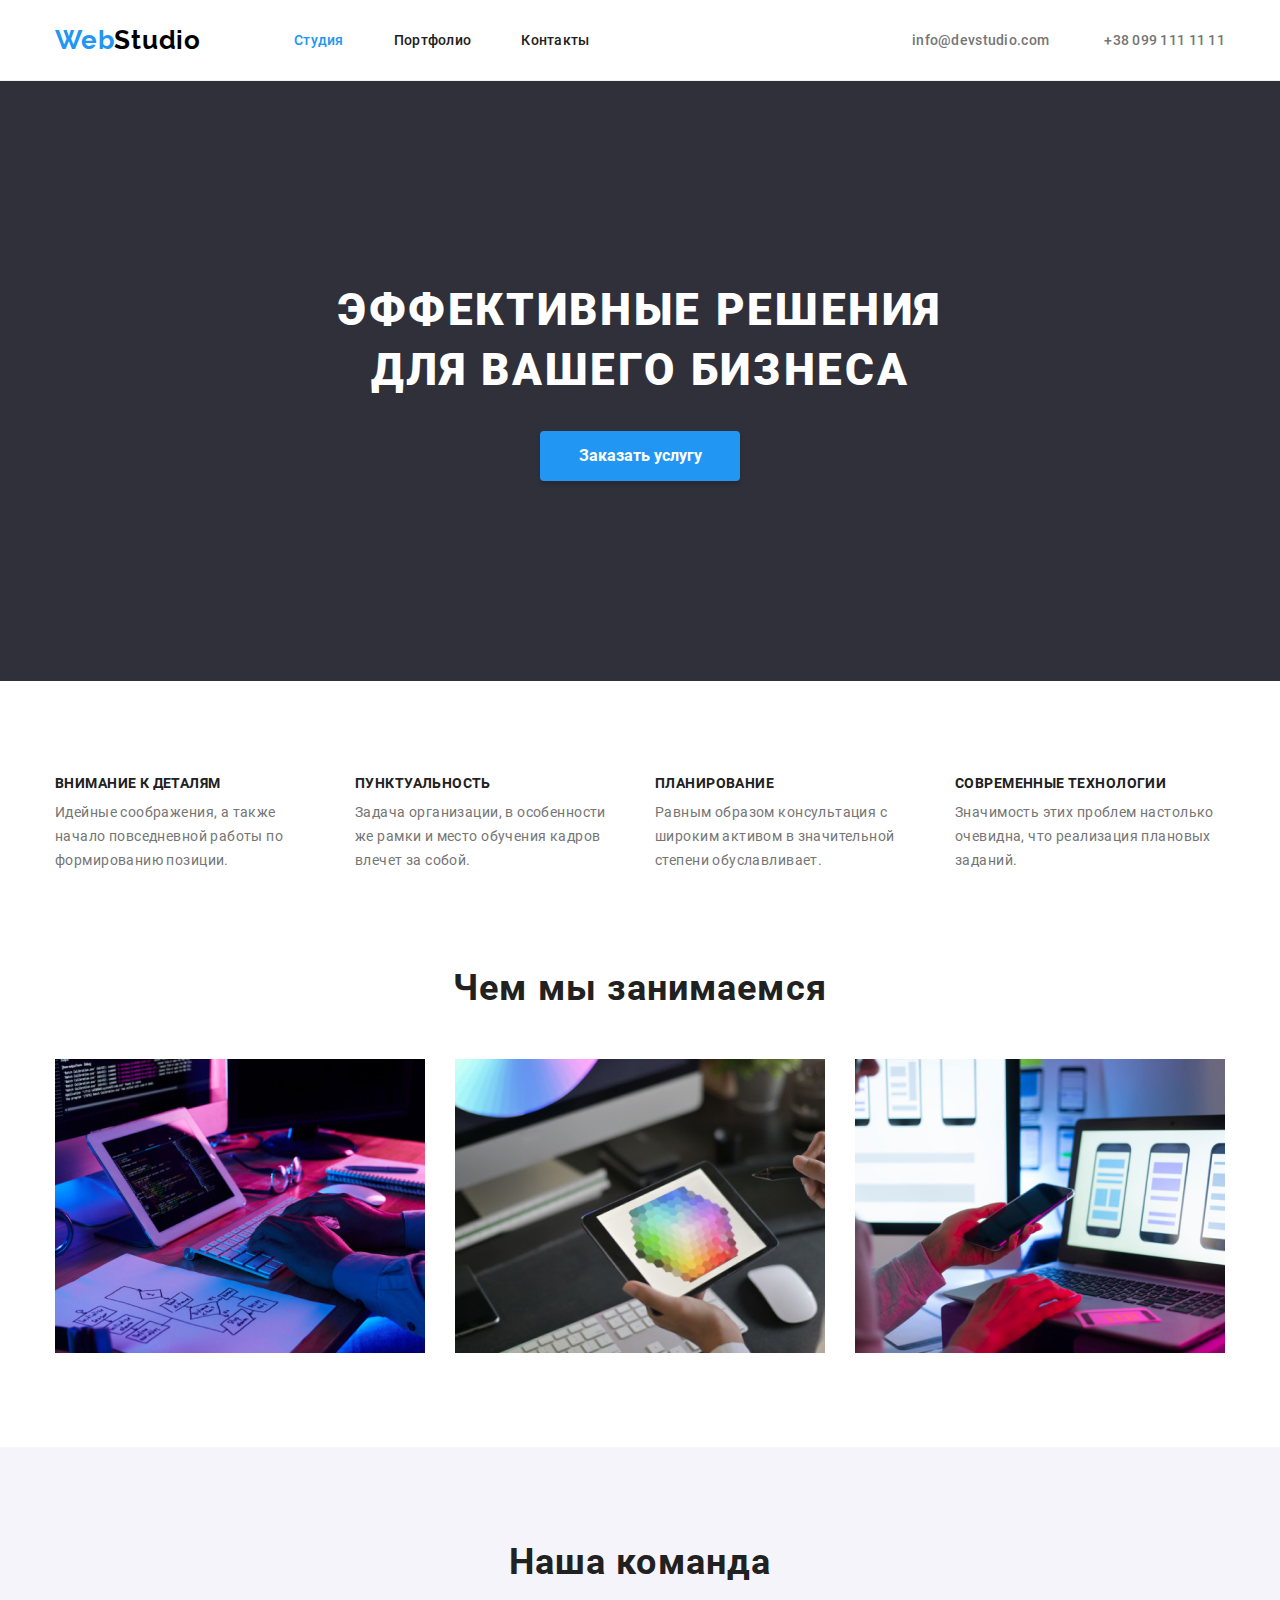
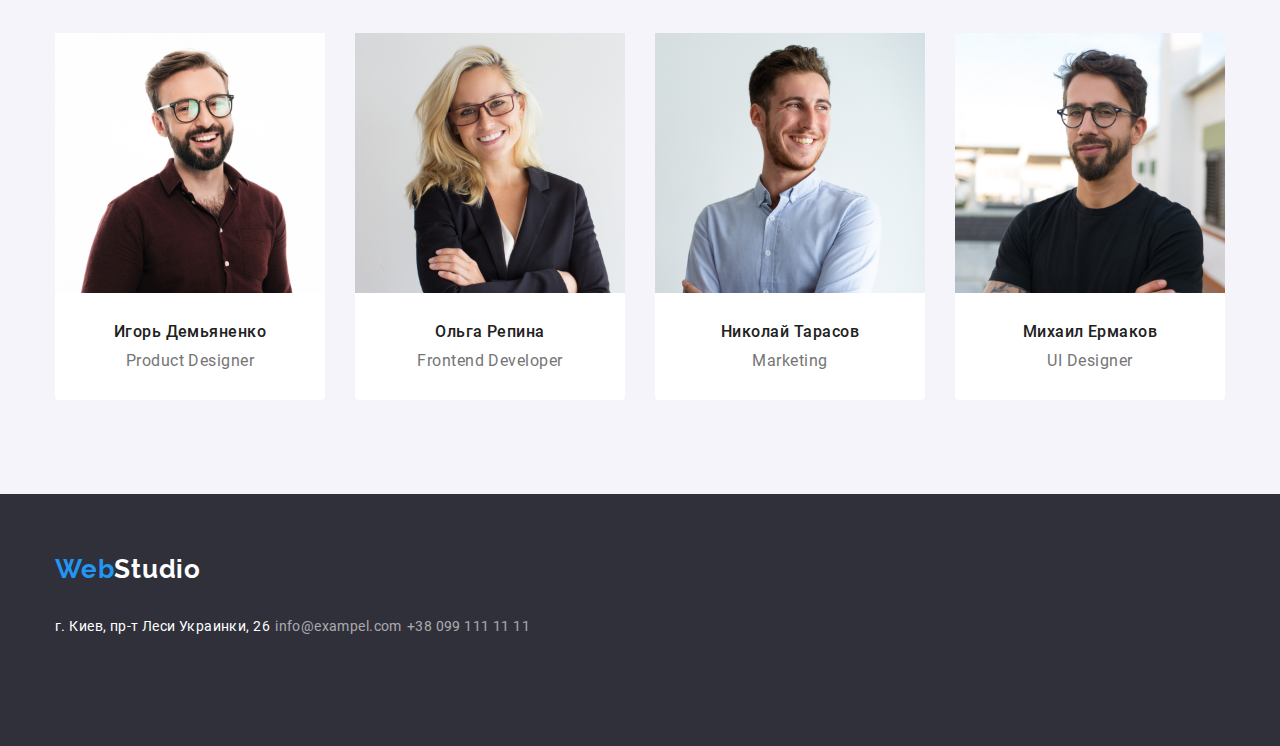
==== commit 007d4e4e: "gfg" ====
--- a/index.html
+++ b/index.html
@@ -120,13 +120,13 @@
     </a>
     <address>
         <ul>
-            <li class=".footer-address-list">
+            <li class="footer-address-list">
                 <a class="footer-map-address-mail-tel"  href="https://goo.gl/maps/fSdhoyAyDwtJdrEC6" target="_blank">г. Киев, пр-т Леси Украинки, 26</a>
             </li>
-            <li class=".footer-address-list">
+            <li class="footer-address-list">
                 <a class="footer-mail-tel-address" href="mailto:info@exampel.com">info@exampel.com</a>
             </li>
-            <li class=".footer-address-list">
+            <li class="footer-address-list">
                 <a class="footer-mail-tel-address" href="tel:+380991111111">+38 099 111 11 11</a>
             </li>
         </ul>
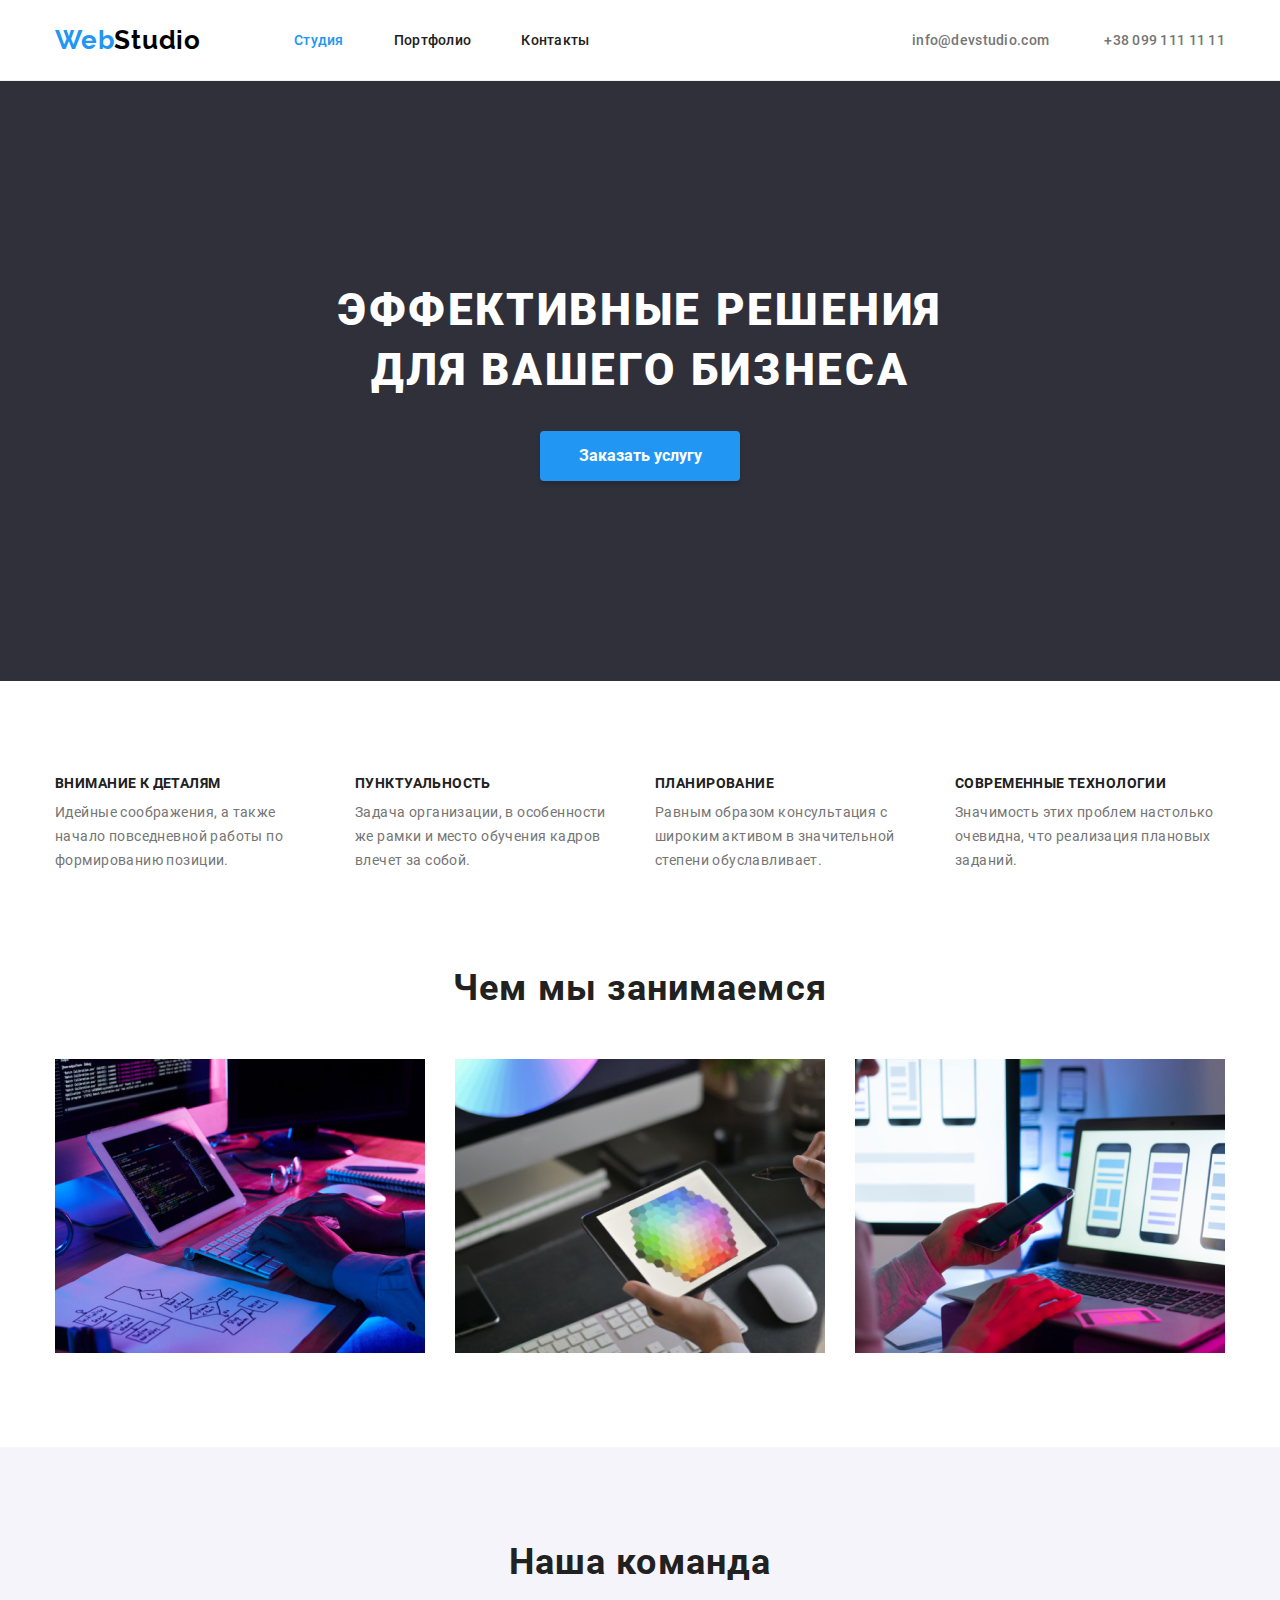
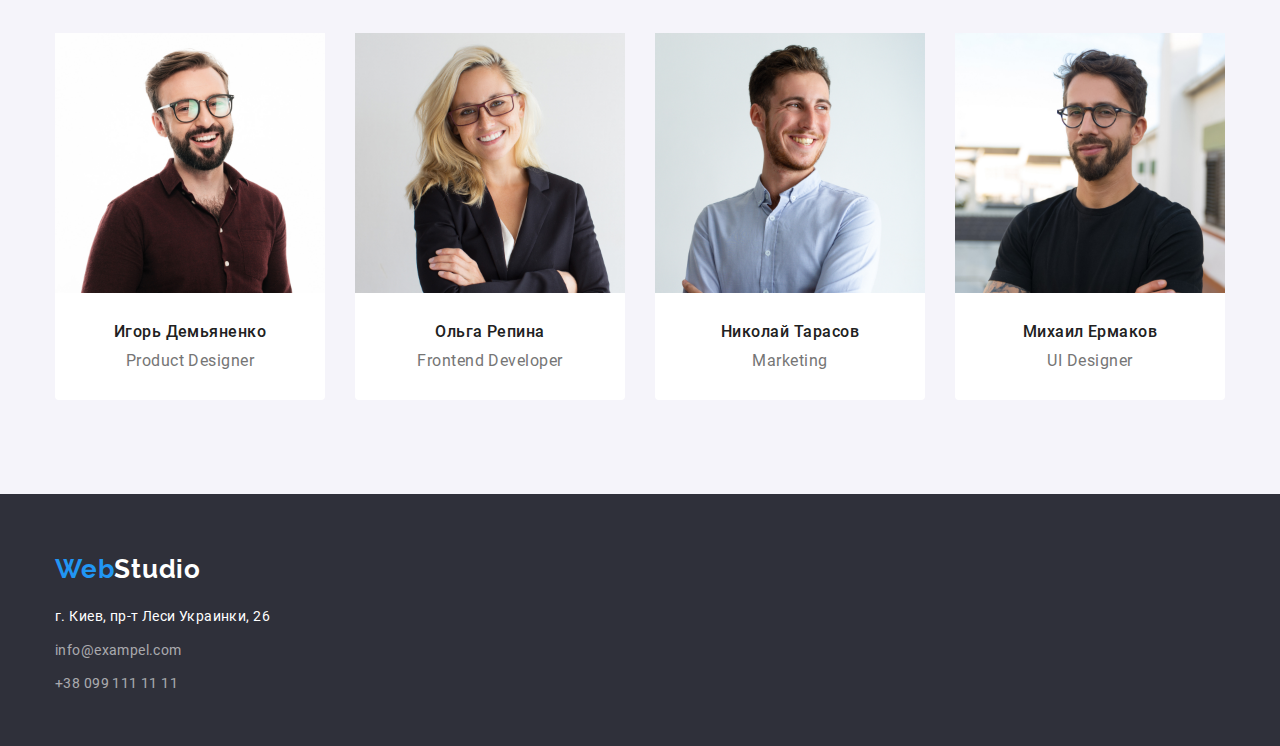
==== commit 7d9a8e29: "114" ====
--- a/index.html
+++ b/index.html
@@ -126,7 +126,7 @@
             <li class="footer-address-list">
                 <a class="footer-mail-tel-address" href="mailto:info@exampel.com">info@exampel.com</a>
             </li>
-            <li class="footer-address-list">
+            <li class="footer-address-listend">
                 <a class="footer-mail-tel-address" href="tel:+380991111111">+38 099 111 11 11</a>
             </li>
         </ul>
--- a/css/styles.css
+++ b/css/styles.css
@@ -25,7 +25,36 @@
   --font-base2: Roboto, sans-serif;
   --border-color1: #eeeeee;
 }
-
+a {
+  text-decoration: none;
+}
+li {
+  list-style: none;
+  text-decoration: none;
+  text-decoration-color: none;
+  font-family: sans-serif;
+}
+ul {
+  padding: 0;
+  margin: 0;
+}
+h1,
+h2,
+h3,
+h4,
+h5,
+h6,
+p {
+  margin: 0;
+}
+img {
+  display: block;
+}
+.container {
+  width: 1200px;
+  margin: 0 auto;
+  padding: 0 15px;
+}
 .visually-hidden {
   position: absolute;
   width: 1px;
@@ -38,37 +67,6 @@
   clip: rect(0 0 0 0);
   overflow: hidden;
 }
-a {
-  text-decoration: none;
-}
-li {
-  list-style: none;
-  text-decoration: none;
-  text-decoration-color: none;
-  font-family: sans-serif;
-}
-ul {
-  padding: 0;
-  margin: 0;
-}
-h1,
-h2,
-h3,
-h4,
-h5,
-h6,
-p {
-  margin: 0;
-}
-img {
-  display: block;
-}
-.container {
-  box-sizing: border-box;
-  width: 1200px;
-  margin: 0 auto;
-  padding: 0 15px;
-}
 
 /* header */
 
@@ -193,6 +191,8 @@
   height: 600px;
   margin: auto;
   text-align: center;
+  background-image: url('../image/img-hero.jpg');
+  background-position: 50% 50%;
   background-color: var(--background-hero-footer);
 }
 .hero-title {
@@ -391,8 +391,7 @@
 
 .footer {
   padding-top: 60px;
-  padding-bottom: 60px;
-  height: 252px;
+  padding-bottom: 51px;
   background-color: var(--background-hero-footer);
 }
 
@@ -410,7 +409,7 @@
   margin-bottom: 20px;
 }
 
-/* footer-address */
+/* footer address */
 .footer-map-address-mail-tel {
   color: var(--background-base-nav-button-text);
   font-family: Roboto, sans-serif;
@@ -423,9 +422,13 @@
   margin: 0;
 }
 .footer-address-list {
-  display: inline-block;
-  margin-top: 9px;
-}
+  display: flex;
+  margin-bottom: 9px;
+}
+.footer-address-listend {
+  display: flex;
+}
+
 .footer-mail-tel-address {
   color: rgba(255, 255, 255, 0.6);
   font-family: Roboto, sans-serif;
@@ -458,7 +461,7 @@
 .button-menu {
   display: flex;
   justify-content: center;
-  margin-bottom: 34px;
+  margin-bottom: 50px;
 }
 .button-menu-item {
   border: none;
